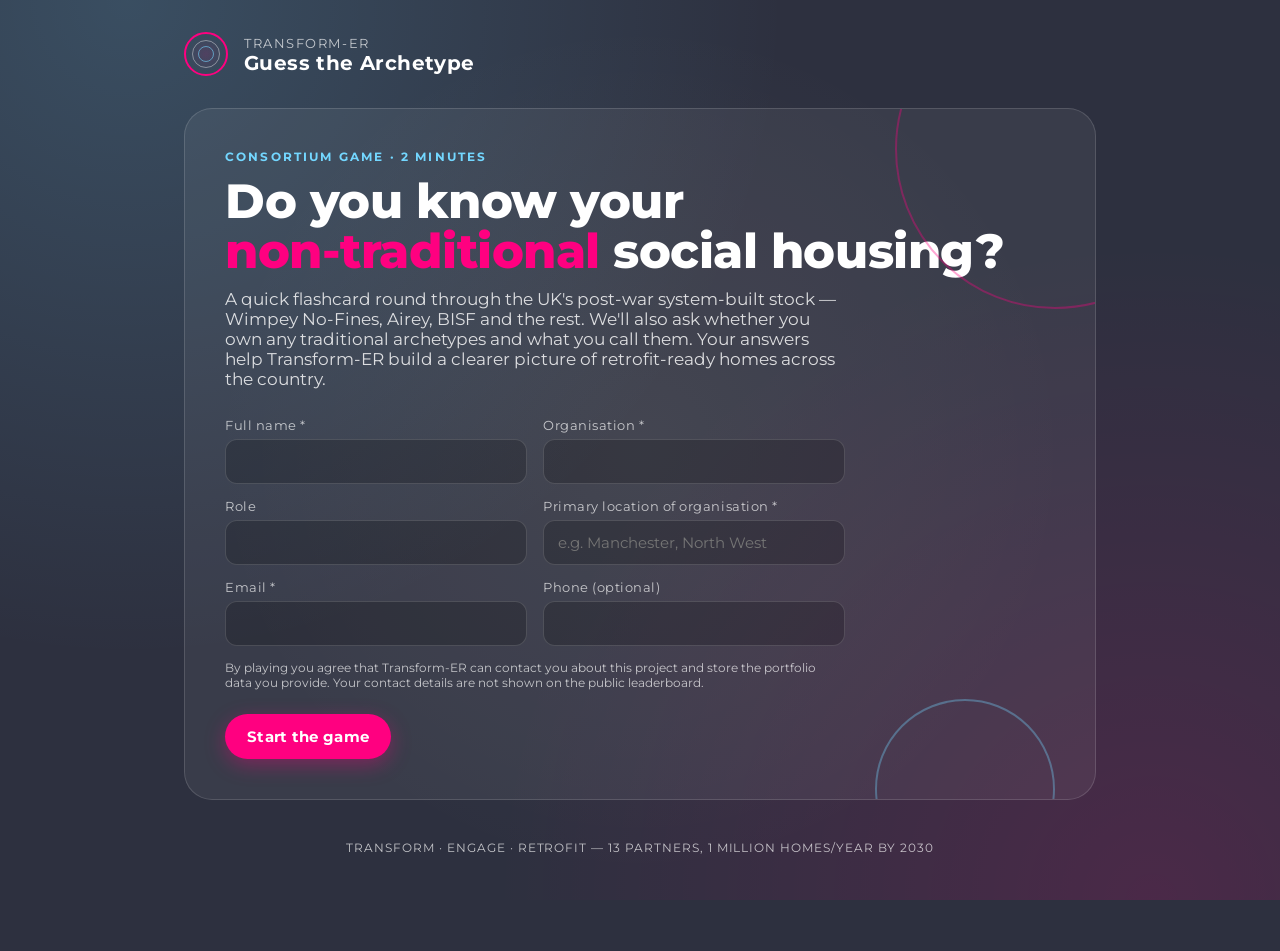
==== index.html @ 2f7258b1 "Add files via upload" ====
<!doctype html>
<html lang="en">
<head>
  <meta charset="utf-8" />
  <meta name="viewport" content="width=device-width, initial-scale=1" />
  <title>Guess the Archetype — Transform-ER</title>
  <meta name="description" content="A quick flashcard game about UK non-traditional social housing, for the Transform-ER consortium." />
  <link rel="preconnect" href="https://fonts.googleapis.com">
  <link rel="preconnect" href="https://fonts.gstatic.com" crossorigin>
  <link rel="stylesheet" href="app.css" />
</head>
<body>
  <div class="app-shell">

    <header class="site-header">
      <div class="mark" aria-hidden="true"></div>
      <div>
        <div class="sub">Transform-ER</div>
        <h1>Guess the Archetype</h1>
      </div>
    </header>

    <!-- ================= Intro screen ================= -->
    <section id="screen-intro" class="screen active">
      <div class="hero">
        <div class="eyebrow">Consortium game · 2 minutes</div>
        <h2>Do you know your <span class="accent">non‑traditional</span> social housing?</h2>
        <p class="lede">
          A quick flashcard round through the UK's post‑war system‑built stock — Wimpey No‑Fines, Airey, BISF and the rest.
          We'll also ask whether you own any traditional archetypes and what you call them. Your answers help Transform‑ER
          build a clearer picture of retrofit‑ready homes across the country.
        </p>

        <form id="intro-form" class="intro-form" autocomplete="on" novalidate>
          <div>
            <label for="f-name">Full name *</label>
            <input id="f-name" name="name" type="text" required autocomplete="name" />
          </div>
          <div>
            <label for="f-org">Organisation *</label>
            <input id="f-org" name="org" type="text" required autocomplete="organization" />
          </div>
          <div>
            <label for="f-role">Role</label>
            <input id="f-role" name="role" type="text" autocomplete="organization-title" />
          </div>
          <div>
            <label for="f-org-location">Primary location of organisation *</label>
            <input id="f-org-location" name="orgLocation" type="text" placeholder="e.g. Manchester, North West" required />
          </div>
          <div>
            <label for="f-email">Email *</label>
            <input id="f-email" name="email" type="email" required autocomplete="email" />
          </div>
          <div>
            <label for="f-phone">Phone (optional)</label>
            <input id="f-phone" name="phone" type="tel" autocomplete="tel" />
          </div>

          <div class="consent">
            By playing you agree that Transform‑ER can contact you about this project and store the portfolio data you provide.
            Your contact details are not shown on the public leaderboard.
          </div>

          <div class="btn-row">
            <button type="submit" class="btn" id="intro-submit">Start the game</button>
            <span id="intro-error" class="counter" style="color: var(--light-pink); display:none;"></span>
          </div>
        </form>
      </div>

      <div class="footer">Transform · Engage · Retrofit — 13 partners, 1 million homes/year by 2030</div>
    </section>

    <!-- ================= Game screen ================= -->
    <section id="screen-game" class="screen">
      <div class="game-top">
        <div class="progress"><span id="progress-bar"></span></div>
        <div class="counter"><span id="counter-current">1</span> / <span id="counter-total">20</span></div>
        <div class="score-pill">Score <strong id="score-now">0</strong></div>
      </div>
      <div id="card-mount"></div>
    </section>

    <!-- ================= End screen ================= -->
    <section id="screen-end" class="screen">
      <div class="end-hero">
        <div class="verdict" id="end-verdict">Nicely done</div>
        <h2 id="end-title">Round complete</h2>
        <div class="score"><span id="end-score">0</span><small>/<span id="end-total">16</span></small></div>
        <div class="counter" id="end-subline">non‑standard identified correctly</div>
        <div class="end-actions">
          <button class="btn" id="btn-replay">Play again</button>
          <button class="btn secondary" id="btn-share">Copy shareable result</button>
        </div>
      </div>

      <div class="leaderboard">
        <h3>Leaderboard · top players</h3>
        <div id="leaderboard-mount">
          <div class="empty">Loading leaderboard…</div>
        </div>
      </div>

      <div class="footer">Thanks for contributing to the Transform‑ER portfolio picture.</div>
    </section>

  </div>

  <div class="toast" id="toast" role="status"></div>

  <!-- Templates -->
  <template id="tpl-card-mcq">
    <article class="card">
      <div class="photo">
        <span class="tag">Non‑standard · <span class="cls"></span></span>
        <div class="placeholder">
          <div class="dot-ring"></div>
          <div>Photo placeholder</div>
        </div>
      </div>
      <div class="body">
        <div class="hint">Which system is this?</div>
        <h3 class="prompt">Pick one of the four below</h3>
        <div class="options"></div>
        <div class="reveal">
          <h4 id="reveal-title">Correct answer</h4>
          <div class="fact"></div>
          <div class="meta"></div>
        </div>
        <div class="actions" style="display:none;">
          <button class="btn next">Next card →</button>
        </div>
      </div>
    </article>
  </template>

  <template id="tpl-card-trad">
    <article class="card">
      <div class="photo">
        <span class="tag trad">Traditional</span>
        <div class="placeholder">
          <div class="dot-ring"></div>
          <div class="placeholder-label">Traditional archetype</div>
        </div>
      </div>
      <div class="body">
        <div class="hint">Quick portfolio check</div>
        <h3 class="prompt">Traditional archetype</h3>
        <p class="fact" style="color: rgba(255,255,255,0.82); margin: 0 0 16px;"></p>

        <div class="trad-fields">
          <div class="row">
            <label>Do you have any in your portfolio?</label>
            <div class="choices has">
              <button type="button" class="chip" data-value="yes">Yes</button>
              <button type="button" class="chip" data-value="no">No</button>
              <button type="button" class="chip" data-value="unsure">Not sure</button>
            </div>
          </div>
          <div class="row how-many" style="display:none;">
            <label>Roughly how many?</label>
            <div class="choices count">
              <button type="button" class="chip" data-value="1-50">1–50</button>
              <button type="button" class="chip" data-value="51-250">51–250</button>
              <button type="button" class="chip" data-value="251-1000">251–1,000</button>
              <button type="button" class="chip" data-value="1001-5000">1,001–5,000</button>
              <button type="button" class="chip" data-value="5000+">5,000+</button>
            </div>
          </div>
          <div class="row bespoke" style="display:none;">
            <label>Your bespoke archetype name for this type</label>
            <input type="text" class="bespoke-input" placeholder="e.g. Victorian Terrace - Phase 2" />
          </div>
          <div class="row locations" style="display:none;">
            <label>Location(s) of these properties</label>
            <input type="text" class="locations-input" placeholder="e.g. Salford, Trafford, Oldham" />
          </div>
        </div>

        <div class="actions">
          <button class="btn next">Next card →</button>
        </div>
      </div>
    </article>
  </template>

  <script src="config.js"></script>
  <script src="app.js"></script>
</body>
</html>
---- app.css ----
/* Transform-ER "Guess the Archetype" — brand-driven stylesheet
   Palette: #2D303F (navy), #FFFFFF, #73D7FF (light blue), #017FAD (mid blue),
            #F7E4CA (wheat), #FF7BC7 (light pink), #9A4A78 (mid pink), #B2EDD1 (mint)
   Accent : #FF0080 (T-ER pink)
   Motif  : "Circle of circles" — outlined circular frames. Never overlap. Max 3.
   Type   : Proxima Nova with Montserrat fallback for web.
*/

/* ------------ fonts ------------ */
@import url('https://fonts.googleapis.com/css2?family=Montserrat:wght@300;400;600;700;800&display=swap');

:root {
  --navy: #2D303F;
  --white: #FFFFFF;
  --light-blue: #73D7FF;
  --mid-blue: #017FAD;
  --wheat: #F7E4CA;
  --light-pink: #FF7BC7;
  --mid-pink: #9A4A78;
  --mint: #B2EDD1;
  --ter-pink: #FF0080;
  --muted: rgba(255,255,255,0.7);
  --panel: rgba(255,255,255,0.06);
  --panel-strong: rgba(255,255,255,0.12);
  --border: rgba(255,255,255,0.14);
  --radius-lg: 28px;
  --radius-md: 18px;
  --radius-sm: 12px;
  --font-stack: "Proxima Nova", "Montserrat", system-ui, -apple-system, Segoe UI, Roboto, sans-serif;
}

/* ------------ reset ------------ */
*,
*::before,
*::after { box-sizing: border-box; }

html, body {
  margin: 0;
  padding: 0;
  min-height: 100%;
}

body {
  font-family: var(--font-stack);
  color: var(--white);
  background: var(--navy);
  background-image:
    radial-gradient(circle at 10% 0%, rgba(115,215,255,0.18), transparent 45%),
    radial-gradient(circle at 90% 100%, rgba(255,0,128,0.14), transparent 45%),
    radial-gradient(circle at 50% 50%, rgba(247,228,202,0.06), transparent 55%);
  background-attachment: fixed;
  min-height: 100vh;
  -webkit-font-smoothing: antialiased;
}

button, input, select, textarea {
  font-family: inherit;
  color: inherit;
}

a { color: var(--light-blue); text-decoration: none; }
a:hover { text-decoration: underline; }

/* ------------ layout ------------ */
.app-shell {
  max-width: 960px;
  margin: 0 auto;
  padding: 32px 24px 96px;
  position: relative;
}

.site-header {
  display: flex;
  align-items: center;
  gap: 16px;
  margin-bottom: 32px;
}

.site-header .mark {
  width: 44px;
  height: 44px;
  flex: 0 0 44px;
  border-radius: 50%;
  border: 2px solid var(--ter-pink);
  position: relative;
  background: radial-gradient(circle at 50% 50%, rgba(255,0,128,0.12), transparent 60%);
}
.site-header .mark::before,
.site-header .mark::after {
  content: "";
  position: absolute;
  inset: 6px;
  border-radius: 50%;
  border: 1px solid rgba(255,255,255,0.4);
}
.site-header .mark::after { inset: 12px; border-color: rgba(115,215,255,0.6); }

.site-header h1 {
  font-size: 20px;
  font-weight: 700;
  letter-spacing: 0.02em;
  margin: 0;
}
.site-header .sub {
  font-size: 13px;
  color: var(--muted);
  letter-spacing: 0.12em;
  text-transform: uppercase;
  margin-top: 2px;
}

.screen {
  display: none;
  animation: fadeIn 0.35s ease both;
}
.screen.active { display: block; }

@keyframes fadeIn {
  from { opacity: 0; transform: translateY(8px); }
  to   { opacity: 1; transform: none; }
}

/* ------------ intro screen ------------ */
.hero {
  background: var(--panel);
  border: 1px solid var(--border);
  border-radius: var(--radius-lg);
  padding: 40px;
  position: relative;
  overflow: hidden;
}
.hero::before {
  content: "";
  position: absolute;
  right: -120px;
  top: -120px;
  width: 320px;
  height: 320px;
  border-radius: 50%;
  border: 2px solid rgba(255,0,128,0.35);
  pointer-events: none;
}
.hero::after {
  content: "";
  position: absolute;
  right: 40px;
  bottom: -80px;
  width: 180px;
  height: 180px;
  border-radius: 50%;
  border: 2px solid rgba(115,215,255,0.35);
  pointer-events: none;
}

.hero .eyebrow {
  color: var(--light-blue);
  text-transform: uppercase;
  letter-spacing: 0.18em;
  font-size: 12px;
  font-weight: 700;
  margin-bottom: 12px;
}

.hero h2 {
  font-size: clamp(32px, 5vw, 48px);
  line-height: 1.05;
  margin: 0 0 12px;
  font-weight: 800;
  letter-spacing: -0.01em;
}
.hero h2 .accent { color: var(--ter-pink); }

.hero p.lede {
  font-size: 17px;
  color: rgba(255,255,255,0.82);
  margin: 0 0 28px;
  max-width: 620px;
}

/* form */
.intro-form {
  display: grid;
  grid-template-columns: repeat(2, minmax(0, 1fr));
  gap: 14px 16px;
  max-width: 620px;
  position: relative;
  z-index: 1;
}
.intro-form .full { grid-column: 1 / -1; }
.intro-form label {
  display: block;
  font-size: 13px;
  color: var(--muted);
  margin-bottom: 6px;
  letter-spacing: 0.04em;
}
.intro-form input,
.intro-form select,
.intro-form textarea {
  width: 100%;
  border: 1px solid var(--border);
  background: rgba(0,0,0,0.2);
  color: var(--white);
  padding: 12px 14px;
  border-radius: var(--radius-sm);
  font-size: 15px;
  outline: none;
  transition: border-color 0.15s, background 0.15s;
}
.intro-form input:focus,
.intro-form select:focus,
.intro-form textarea:focus {
  border-color: var(--light-blue);
  background: rgba(0,0,0,0.35);
}
.intro-form .btn-row {
  grid-column: 1 / -1;
  display: flex;
  gap: 12px;
  align-items: center;
  margin-top: 10px;
}
.intro-form .consent {
  grid-column: 1 / -1;
  font-size: 12px;
  color: var(--muted);
}

@media (max-width: 620px) {
  .intro-form { grid-template-columns: 1fr; }
  .hero { padding: 28px 22px; }
}

/* ------------ buttons ------------ */
.btn {
  appearance: none;
  border: 0;
  background: var(--ter-pink);
  color: var(--white);
  font-weight: 700;
  font-size: 15px;
  letter-spacing: 0.02em;
  padding: 13px 22px;
  border-radius: 999px;
  cursor: pointer;
  transition: transform 0.12s ease, box-shadow 0.12s ease, background 0.12s;
  box-shadow: 0 6px 20px rgba(255,0,128,0.35);
}
.btn:hover { transform: translateY(-1px); box-shadow: 0 10px 28px rgba(255,0,128,0.45); }
.btn:active { transform: translateY(0); }
.btn[disabled] { opacity: 0.5; cursor: not-allowed; box-shadow: none; }

.btn.secondary {
  background: transparent;
  color: var(--white);
  border: 1px solid var(--border);
  box-shadow: none;
}
.btn.secondary:hover { background: var(--panel); box-shadow: none; }

.btn.blue {
  background: var(--mid-blue);
  box-shadow: 0 6px 20px rgba(1,127,173,0.35);
}
.btn.blue:hover { box-shadow: 0 10px 28px rgba(1,127,173,0.45); }

.btn.ghost {
  background: transparent;
  color: var(--muted);
  box-shadow: none;
  padding: 8px 14px;
  font-size: 13px;
}
.btn.ghost:hover { color: var(--white); }

/* ------------ game screen ------------ */
.game-top {
  display: flex;
  justify-content: space-between;
  align-items: center;
  margin-bottom: 18px;
  gap: 16px;
}
.progress {
  flex: 1;
  height: 10px;
  background: rgba(255,255,255,0.08);
  border-radius: 999px;
  overflow: hidden;
  position: relative;
}
.progress > span {
  display: block;
  height: 100%;
  width: 0%;
  background: linear-gradient(90deg, var(--ter-pink), var(--light-blue));
  transition: width 0.3s ease;
}
.counter {
  font-size: 13px;
  color: var(--muted);
  white-space: nowrap;
  letter-spacing: 0.04em;
}
.score-pill {
  display: inline-flex;
  align-items: center;
  gap: 6px;
  background: var(--panel);
  border: 1px solid var(--border);
  border-radius: 999px;
  padding: 6px 12px;
  font-size: 13px;
}
.score-pill strong { color: var(--ter-pink); }

/* card */
.card {
  background: var(--panel);
  border: 1px solid var(--border);
  border-radius: var(--radius-lg);
  overflow: hidden;
  position: relative;
}

.card .photo {
  aspect-ratio: 16 / 9;
  background: linear-gradient(135deg, var(--mid-blue), var(--navy));
  display: flex;
  align-items: center;
  justify-content: center;
  position: relative;
  overflow: hidden;
}
.card .photo img {
  width: 100%;
  height: 100%;
  object-fit: cover;
}
.card .photo .placeholder {
  text-align: center;
  color: rgba(255,255,255,0.75);
  padding: 24px;
}
.card .photo .placeholder .dot-ring {
  width: 120px;
  height: 120px;
  border-radius: 50%;
  border: 2px dashed rgba(255,255,255,0.5);
  margin: 0 auto 14px;
  display: flex;
  align-items: center;
  justify-content: center;
  position: relative;
}
.card .photo .placeholder .dot-ring::before {
  content: "";
  width: 60px;
  height: 60px;
  border-radius: 50%;
  border: 2px solid var(--ter-pink);
}
.card .photo .tag {
  position: absolute;
  top: 16px;
  left: 16px;
  background: rgba(0,0,0,0.55);
  color: var(--white);
  border-radius: 999px;
  font-size: 11px;
  letter-spacing: 0.1em;
  text-transform: uppercase;
  padding: 6px 10px;
  backdrop-filter: blur(8px);
}
.card .photo .tag.trad { background: rgba(255,0,128,0.7); }

.card .body {
  padding: 24px 28px 28px;
}
.card .body h3 {
  font-size: 22px;
  margin: 0 0 6px;
  font-weight: 700;
}
.card .body .hint {
  font-size: 13px;
  color: var(--muted);
  margin: 0 0 18px;
  letter-spacing: 0.04em;
  text-transform: uppercase;
}

/* MCQ options */
.options {
  display: grid;
  grid-template-columns: repeat(2, minmax(0, 1fr));
  gap: 10px;
}
@media (max-width: 560px) {
  .options { grid-template-columns: 1fr; }
  .card .body { padding: 20px; }
}

.option {
  appearance: none;
  background: rgba(255,255,255,0.04);
  border: 1px solid var(--border);
  color: var(--white);
  text-align: left;
  padding: 14px 16px;
  border-radius: var(--radius-md);
  font-size: 15px;
  cursor: pointer;
  transition: background 0.12s, border-color 0.12s, transform 0.06s;
  line-height: 1.3;
}
.option:hover { background: rgba(255,255,255,0.08); border-color: var(--light-blue); }
.option:active { transform: scale(0.99); }
.option.correct {
  background: rgba(178,237,209,0.18);
  border-color: var(--mint);
  color: var(--mint);
}
.option.incorrect {
  background: rgba(255,0,128,0.12);
  border-color: var(--ter-pink);
  color: var(--light-pink);
}
.option[disabled] { cursor: default; opacity: 1; }
.option .lbl {
  display: inline-block;
  width: 24px;
  height: 24px;
  line-height: 24px;
  text-align: center;
  border-radius: 50%;
  background: rgba(255,255,255,0.08);
  font-size: 12px;
  font-weight: 700;
  margin-right: 10px;
  color: var(--muted);
  vertical-align: middle;
}

/* reveal panel */
.reveal {
  margin-top: 18px;
  padding: 18px 20px;
  border-radius: var(--radius-md);
  background: rgba(0,0,0,0.25);
  border: 1px solid var(--border);
  display: none;
  animation: fadeIn 0.25s ease both;
}
.reveal.show { display: block; }
.reveal h4 {
  margin: 0 0 6px;
  font-size: 15px;
  letter-spacing: 0.04em;
  color: var(--light-blue);
  text-transform: uppercase;
}
.reveal .fact {
  font-size: 15px;
  line-height: 1.5;
  color: rgba(255,255,255,0.88);
}
.reveal .meta {
  margin-top: 10px;
  font-size: 13px;
  color: var(--muted);
  display: flex;
  gap: 12px;
  flex-wrap: wrap;
}
.reveal .meta span {
  padding: 4px 10px;
  background: rgba(255,255,255,0.06);
  border-radius: 999px;
}
.reveal .defective { color: var(--light-pink); }

.card .actions {
  margin-top: 18px;
  display: flex;
  justify-content: flex-end;
}

/* ------------ traditional card (portfolio data) ------------ */
.trad-fields {
  display: grid;
  gap: 14px;
}
.trad-fields .row {
  display: grid;
  grid-template-columns: 1fr;
  gap: 6px;
}
.trad-fields .choices {
  display: flex;
  flex-wrap: wrap;
  gap: 8px;
}
.trad-fields .chip {
  padding: 8px 14px;
  border-radius: 999px;
  border: 1px solid var(--border);
  background: transparent;
  color: var(--white);
  cursor: pointer;
  font-size: 14px;
  transition: background 0.12s, border-color 0.12s;
}
.trad-fields .chip:hover { background: var(--panel); }
.trad-fields .chip.active { background: var(--light-blue); color: var(--navy); border-color: var(--light-blue); font-weight: 700; }
.trad-fields label { font-size: 13px; color: var(--muted); letter-spacing: 0.04em; }
.trad-fields input[type=text] {
  width: 100%;
  border: 1px solid var(--border);
  background: rgba(0,0,0,0.2);
  color: var(--white);
  padding: 10px 12px;
  border-radius: var(--radius-sm);
  font-size: 15px;
}

/* ------------ end screen ------------ */
.end-hero {
  text-align: center;
  padding: 40px 24px 32px;
  background: var(--panel);
  border: 1px solid var(--border);
  border-radius: var(--radius-lg);
  position: relative;
  overflow: hidden;
}
.end-hero::before {
  content: "";
  position: absolute;
  right: -60px;
  top: -60px;
  width: 200px;
  height: 200px;
  border-radius: 50%;
  border: 2px solid rgba(115,215,255,0.35);
}
.end-hero::after {
  content: "";
  position: absolute;
  left: -40px;
  bottom: -50px;
  width: 160px;
  height: 160px;
  border-radius: 50%;
  border: 2px solid rgba(255,0,128,0.35);
}
.end-hero h2 {
  font-size: clamp(30px, 4.5vw, 44px);
  margin: 0 0 4px;
  font-weight: 800;
}
.end-hero .score {
  font-size: 64px;
  font-weight: 800;
  color: var(--ter-pink);
  margin: 8px 0 4px;
  letter-spacing: -0.02em;
}
.end-hero .score small {
  font-size: 24px;
  color: var(--muted);
  font-weight: 500;
}
.end-hero .verdict { color: var(--light-blue); text-transform: uppercase; letter-spacing: 0.12em; font-size: 13px; font-weight: 700; margin-bottom: 4px; }
.end-hero .end-actions { margin-top: 22px; display: flex; gap: 12px; justify-content: center; flex-wrap: wrap; }

.leaderboard {
  margin-top: 26px;
  background: var(--panel);
  border: 1px solid var(--border);
  border-radius: var(--radius-lg);
  overflow: hidden;
}
.leaderboard h3 {
  margin: 0;
  padding: 20px 24px 12px;
  font-size: 15px;
  letter-spacing: 0.14em;
  text-transform: uppercase;
  color: var(--light-blue);
  font-weight: 700;
}
.leaderboard table {
  width: 100%;
  border-collapse: collapse;
}
.leaderboard th, .leaderboard td {
  padding: 10px 24px;
  text-align: left;
  font-size: 14px;
  border-top: 1px solid var(--border);
}
.leaderboard th {
  font-weight: 600;
  color: var(--muted);
  text-transform: uppercase;
  letter-spacing: 0.08em;
  font-size: 11px;
}
.leaderboard td.rank { font-weight: 700; color: var(--ter-pink); width: 40px; }
.leaderboard td.score { font-weight: 700; text-align: right; }
.leaderboard tr.you { background: rgba(255,0,128,0.08); }
.leaderboard .empty { padding: 24px; color: var(--muted); font-size: 14px; }

/* ------------ small helpers ------------ */
.footer {
  margin-top: 40px;
  text-align: center;
  color: var(--muted);
  font-size: 12px;
  letter-spacing: 0.08em;
  text-transform: uppercase;
}

.toast {
  position: fixed;
  bottom: 24px;
  left: 50%;
  transform: translateX(-50%) translateY(20px);
  background: var(--navy);
  color: var(--white);
  border: 1px solid var(--border);
  padding: 10px 16px;
  border-radius: 999px;
  font-size: 14px;
  opacity: 0;
  transition: opacity 0.2s, transform 0.2s;
  pointer-events: none;
  z-index: 1000;
}
.toast.show { opacity: 1; transform: translateX(-50%) translateY(0); }

.spinner {
  display: inline-block;
  width: 14px;
  height: 14px;
  border: 2px solid rgba(255,255,255,0.25);
  border-top-color: var(--white);
  border-radius: 50%;
  animation: spin 0.8s linear infinite;
  vertical-align: -2px;
  margin-right: 6px;
}
@keyframes spin { to { transform: rotate(360deg); } }

/* ------------ admin ------------ */
.admin-shell {
  max-width: 1100px;
  margin: 0 auto;
  padding: 32px 24px 96px;
}
.admin-grid {
  display: grid;
  grid-template-columns: 320px 1fr;
  gap: 24px;
}
@media (max-width: 820px) { .admin-grid { grid-template-columns: 1fr; } }

.admin-panel {
  background: var(--panel);
  border: 1px solid var(--border);
  border-radius: var(--radius-lg);
  padding: 22px;
}
.admin-panel h3 {
  margin: 0 0 14px;
  font-size: 14px;
  color: var(--light-blue);
  text-transform: uppercase;
  letter-spacing: 0.14em;
  font-weight: 700;
}
.admin-list {
  max-height: 60vh;
  overflow-y: auto;
  margin: -6px;
}
.admin-list .type-row {
  display: flex;
  justify-content: space-between;
  align-items: center;
  gap: 8px;
  padding: 10px 12px;
  border-radius: var(--radius-sm);
  cursor: pointer;
  transition: background 0.1s;
}
.admin-list .type-row:hover { background: var(--panel-strong); }
.admin-list .type-row.active { background: rgba(255,0,128,0.18); outline: 1px solid var(--ter-pink); }
.admin-list .type-row .nm { font-size: 14px; }
.admin-list .type-row .cls { font-size: 11px; color: var(--muted); letter-spacing: 0.08em; text-transform: uppercase; }

.admin-filter {
  display: flex;
  gap: 6px;
  margin-bottom: 10px;
  flex-wrap: wrap;
}
.admin-filter .chip {
  padding: 6px 10px;
  border-radius: 999px;
  background: transparent;
  border: 1px solid var(--border);
  color: var(--muted);
  font-size: 12px;
  cursor: pointer;
}
.admin-filter .chip.active { background: var(--mid-blue); color: var(--white); border-color: var(--mid-blue); }

.admin-form {
  display: grid;
  grid-template-columns: repeat(2, minmax(0, 1fr));
  gap: 14px 16px;
}
.admin-form .full { grid-column: 1 / -1; }
.admin-form label { font-size: 12px; color: var(--muted); letter-spacing: 0.08em; text-transform: uppercase; display: block; margin-bottom: 6px; }
.admin-form input, .admin-form select, .admin-form textarea {
  width: 100%;
  background: rgba(0,0,0,0.2);
  border: 1px solid var(--border);
  color: var(--white);
  border-radius: var(--radius-sm);
  padding: 10px 12px;
  font-size: 14px;
}

.admin-photos {
  display: grid;
  grid-template-columns: repeat(auto-fill, minmax(120px, 1fr));
  gap: 10px;
  margin-top: 12px;
}
.admin-photos .ph {
  position: relative;
  aspect-ratio: 1/1;
  border-radius: var(--radius-sm);
  overflow: hidden;
  background: rgba(0,0,0,0.3);
}
.admin-photos .ph img { width: 100%; height: 100%; object-fit: cover; }
.admin-photos .ph button {
  position: absolute;
  top: 6px; right: 6px;
  width: 24px; height: 24px;
  border-radius: 50%;
  border: 0;
  background: rgba(0,0,0,0.7);
  color: var(--white);
  cursor: pointer;
  font-size: 12px;
  line-height: 1;
}

.admin-bar {
  display: flex;
  justify-content: flex-end;
  gap: 10px;
  margin-top: 14px;
  flex-wrap: wrap;
}

.admin-login {
  max-width: 420px;
  margin: 80px auto;
  background: var(--panel);
  border: 1px solid var(--border);
  border-radius: var(--radius-lg);
  padding: 32px;
  text-align: center;
}
.admin-login h2 { margin: 0 0 8px; font-weight: 800; }
.admin-login p { color: var(--muted); margin: 0 0 20px; font-size: 14px; }
.admin-login input {
  width: 100%;
  background: rgba(0,0,0,0.25);
  border: 1px solid var(--border);
  color: var(--white);
  border-radius: var(--radius-sm);
  padding: 12px 14px;
  font-size: 15px;
  margin-bottom: 14px;
}
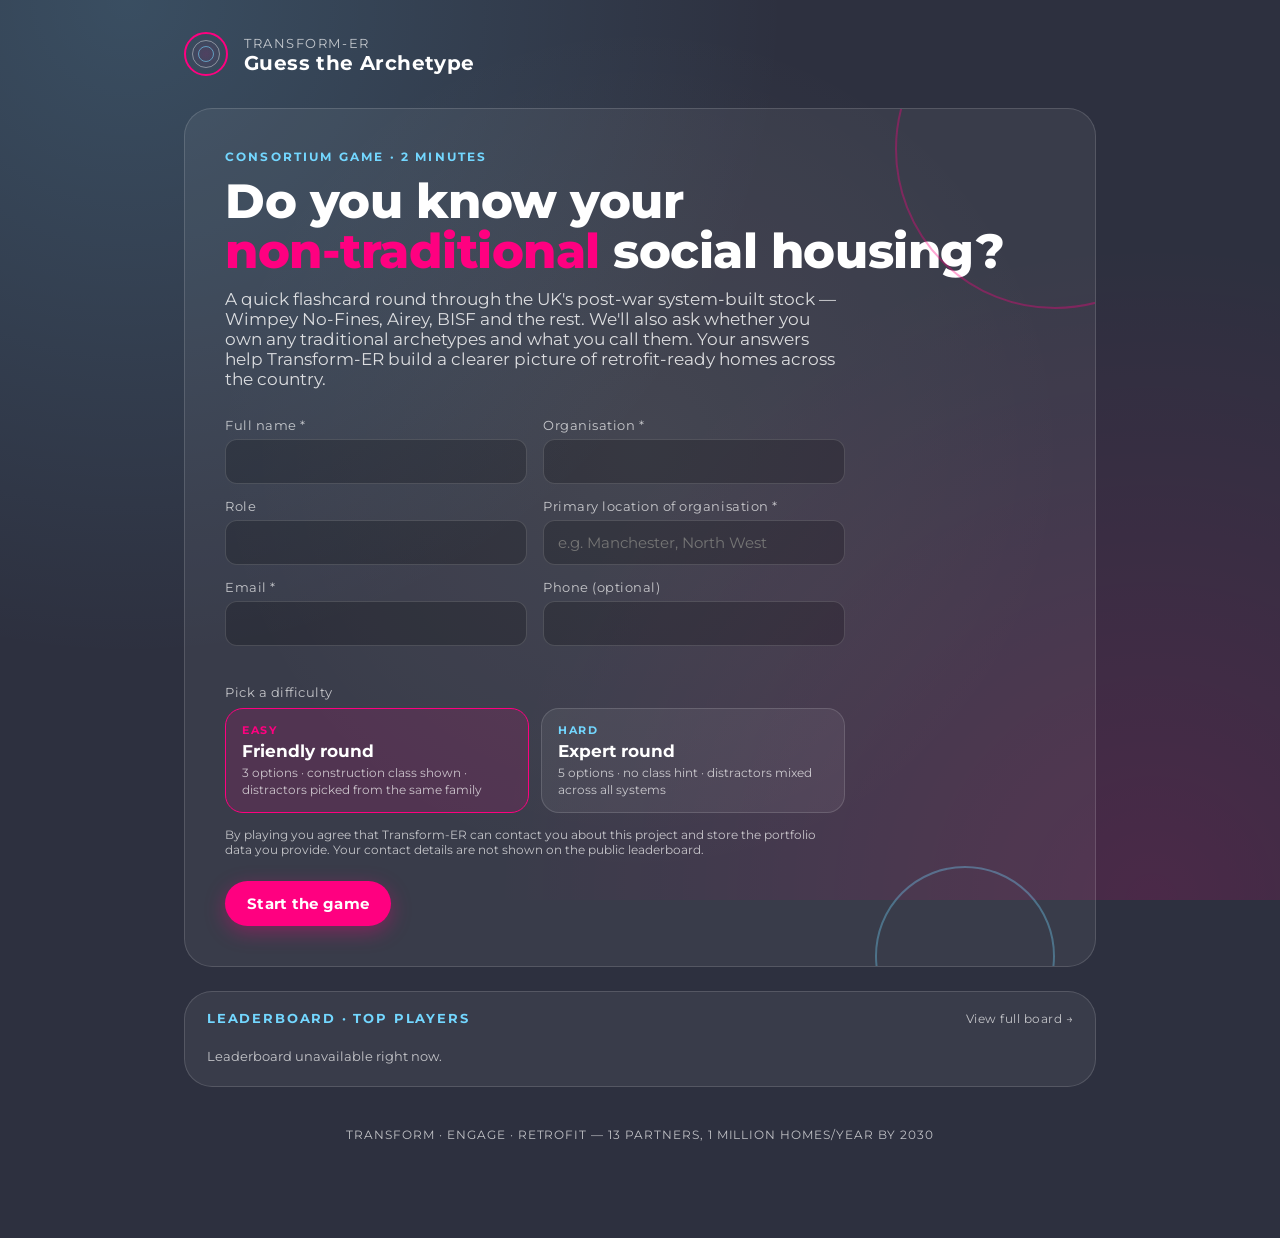
==== commit ad2664f7: "revisions revised admin page, functionality" ====
--- a/index.html
+++ b/index.html
@@ -57,6 +57,22 @@
             <input id="f-phone" name="phone" type="tel" autocomplete="tel" />
           </div>
 
+          <div class="difficulty-row">
+            <div class="label-line">Pick a difficulty</div>
+            <div class="difficulty-options" id="difficulty-options">
+              <button type="button" class="difficulty-card active" data-difficulty="easy">
+                <div class="level">Easy</div>
+                <div class="lbl">Friendly round</div>
+                <div class="desc">3 options · construction class shown · distractors picked from the same family</div>
+              </button>
+              <button type="button" class="difficulty-card" data-difficulty="hard">
+                <div class="level">Hard</div>
+                <div class="lbl">Expert round</div>
+                <div class="desc">5 options · no class hint · distractors mixed across all systems</div>
+              </button>
+            </div>
+          </div>
+
           <div class="consent">
             By playing you agree that Transform‑ER can contact you about this project and store the portfolio data you provide.
             Your contact details are not shown on the public leaderboard.
@@ -67,6 +83,17 @@
             <span id="intro-error" class="counter" style="color: var(--light-pink); display:none;"></span>
           </div>
         </form>
+      </div>
+
+      <!-- Top-N leaderboard below intro -->
+      <div class="intro-leaderboard">
+        <div class="head">
+          <h3>Leaderboard · top players</h3>
+          <a href="leaderboard.html">View full board →</a>
+        </div>
+        <div id="intro-leaderboard-mount">
+          <div class="empty">Loading…</div>
+        </div>
       </div>
 
       <div class="footer">Transform · Engage · Retrofit — 13 partners, 1 million homes/year by 2030</div>
@@ -124,10 +151,37 @@
         <h3 class="prompt">Pick one of the four below</h3>
         <div class="options"></div>
         <div class="reveal">
-          <h4 id="reveal-title">Correct answer</h4>
+          <h4 class="reveal-title">Correct answer</h4>
           <div class="fact"></div>
           <div class="meta"></div>
         </div>
+
+        <!-- Post-MCQ portfolio prompt -->
+        <div class="portfolio-prompt">
+          <div class="pp-q">Do you have any of these in your portfolio?</div>
+          <div class="choices has">
+            <button type="button" class="chip" data-value="yes">Yes</button>
+            <button type="button" class="chip" data-value="no">No</button>
+            <button type="button" class="chip" data-value="unsure">Not sure</button>
+          </div>
+          <div class="pp-extra">
+            <div class="row count">
+              <label>Roughly how many?</label>
+              <div class="choices count-chips">
+                <button type="button" class="chip" data-value="1-50">1–50</button>
+                <button type="button" class="chip" data-value="51-250">51–250</button>
+                <button type="button" class="chip" data-value="251-1000">251–1,000</button>
+                <button type="button" class="chip" data-value="1001-5000">1,001–5,000</button>
+                <button type="button" class="chip" data-value="5000+">5,000+</button>
+              </div>
+            </div>
+            <div class="row">
+              <label>Location(s) of these properties</label>
+              <input type="text" class="locations-input" placeholder="e.g. Salford, Trafford, Oldham" />
+            </div>
+          </div>
+        </div>
+
         <div class="actions" style="display:none;">
           <button class="btn next">Next card →</button>
         </div>
@@ -179,6 +233,7 @@
         </div>
 
         <div class="actions">
+          <button class="btn skip" type="button">Skip</button>
           <button class="btn next">Next card →</button>
         </div>
       </div>
--- a/app.css
+++ b/app.css
@@ -791,3 +791,440 @@
   font-size: 15px;
   margin-bottom: 14px;
 }
+
+/* ------------ photo manager (improved) ------------ */
+.admin-photos {
+  display: grid;
+  grid-template-columns: repeat(auto-fill, minmax(200px, 1fr));
+  gap: 12px;
+  margin-top: 14px;
+}
+
+.ph {
+  position: relative;
+  aspect-ratio: 4/3;
+  border-radius: var(--radius-sm);
+  overflow: hidden;
+  background: rgba(0,0,0,0.3);
+  cursor: grab;
+  border: 2px solid transparent;
+  transition: border-color 0.15s, transform 0.15s;
+}
+.ph:first-child {
+  border-color: var(--ter-pink);
+}
+.ph.dragging {
+  opacity: 0.4;
+  transform: scale(0.97);
+  cursor: grabbing;
+}
+.ph.drag-target {
+  border-color: var(--light-blue);
+  transform: scale(1.02);
+}
+.ph img {
+  width: 100%;
+  height: 100%;
+  object-fit: cover;
+  display: block;
+  pointer-events: none;
+}
+
+.ph-overlay {
+  position: absolute;
+  inset: 0;
+  background: linear-gradient(to top, rgba(0,0,0,0.72) 0%, transparent 50%);
+  opacity: 0;
+  transition: opacity 0.15s;
+  display: flex;
+  flex-direction: column;
+  justify-content: flex-end;
+  padding: 10px;
+}
+.ph:hover .ph-overlay { opacity: 1; }
+
+.ph-badge {
+  position: absolute;
+  top: 8px;
+  left: 8px;
+  background: var(--ter-pink);
+  color: var(--white);
+  font-size: 10px;
+  font-weight: 700;
+  letter-spacing: 0.1em;
+  text-transform: uppercase;
+  padding: 3px 8px;
+  border-radius: 999px;
+}
+
+.ph-actions {
+  display: flex;
+  gap: 6px;
+  flex-wrap: wrap;
+}
+.ph-btn {
+  appearance: none;
+  border: 0;
+  border-radius: 999px;
+  font-size: 11px;
+  font-weight: 700;
+  padding: 5px 10px;
+  cursor: pointer;
+  letter-spacing: 0.04em;
+  transition: opacity 0.12s;
+}
+.ph-btn:hover { opacity: 0.85; }
+.ph-promote {
+  background: var(--light-blue);
+  color: var(--navy);
+}
+.ph-delete {
+  background: rgba(255,0,128,0.85);
+  color: var(--white);
+}
+
+.ph-empty {
+  grid-column: 1 / -1;
+  padding: 24px;
+  text-align: center;
+  color: var(--muted);
+  font-size: 13px;
+  border: 2px dashed var(--border);
+  border-radius: var(--radius-sm);
+}
+
+.ph-dropzone {
+  aspect-ratio: 4/3;
+  border: 2px dashed var(--border);
+  border-radius: var(--radius-sm);
+  display: flex;
+  align-items: center;
+  justify-content: center;
+  color: var(--muted);
+  font-size: 13px;
+  cursor: pointer;
+  transition: border-color 0.15s, background 0.15s, color 0.15s;
+}
+.ph-dropzone.drag-over,
+.ph-dropzone:hover {
+  border-color: var(--light-blue);
+  background: rgba(115,215,255,0.06);
+  color: var(--light-blue);
+}
+
+/* Editor panel drag-active state */
+#editor.drag-active {
+  outline: 2px dashed var(--light-blue);
+  background: rgba(115,215,255,0.04);
+}
+
+/* Make the photo upload button more prominent */
+#e-photo-file {
+  display: none;
+}
+.photo-upload-label {
+  display: inline-flex;
+  align-items: center;
+  gap: 8px;
+  background: var(--mid-blue);
+  color: var(--white);
+  font-size: 13px;
+  font-weight: 700;
+  padding: 9px 16px;
+  border-radius: 999px;
+  cursor: pointer;
+  transition: opacity 0.12s;
+  margin-top: 6px;
+}
+.photo-upload-label:hover { opacity: 0.85; }
+
+/* =================================================================
+   v2 additions — difficulty picker, intro leaderboard, skip button,
+   post-MCQ portfolio prompt, photo captions, settings, lb page
+   ================================================================= */
+
+/* ---- difficulty picker (intro screen) ---- */
+.difficulty-row { margin: 24px 0 0; grid-column: 1 / -1; }
+.difficulty-row > .label-line {
+  font-size: 13px; color: var(--muted); margin-bottom: 8px;
+  letter-spacing: 0.04em;
+}
+.difficulty-options {
+  display: grid; gap: 12px;
+  grid-template-columns: 1fr 1fr;
+}
+@media (max-width: 480px) { .difficulty-options { grid-template-columns: 1fr; } }
+.difficulty-card {
+  appearance: none;
+  background: var(--panel);
+  border: 1px solid var(--border);
+  border-radius: var(--radius-md);
+  padding: 14px 16px;
+  text-align: left;
+  cursor: pointer;
+  color: var(--white);
+  font-family: inherit;
+  transition: border-color 0.12s, background 0.12s, transform 0.06s;
+}
+.difficulty-card:hover { border-color: var(--light-blue); background: var(--panel-strong); }
+.difficulty-card.active {
+  border-color: var(--ter-pink);
+  background: rgba(255,0,128,0.12);
+}
+.difficulty-card .level {
+  font-size: 11px; letter-spacing: 0.14em; text-transform: uppercase;
+  color: var(--light-blue); font-weight: 700; margin-bottom: 4px;
+}
+.difficulty-card.active .level { color: var(--ter-pink); }
+.difficulty-card .lbl { font-size: 17px; font-weight: 700; margin-bottom: 4px; }
+.difficulty-card .desc { font-size: 12px; color: var(--muted); line-height: 1.4; }
+
+/* ---- intro leaderboard ---- */
+.intro-leaderboard {
+  margin-top: 24px;
+  background: var(--panel);
+  border: 1px solid var(--border);
+  border-radius: var(--radius-lg);
+  overflow: hidden;
+}
+.intro-leaderboard .head {
+  display: flex; justify-content: space-between; align-items: center;
+  padding: 18px 22px 4px;
+}
+.intro-leaderboard h3 {
+  margin: 0; font-size: 13px; letter-spacing: 0.14em;
+  text-transform: uppercase; color: var(--light-blue); font-weight: 700;
+}
+.intro-leaderboard .head a {
+  font-size: 12px; color: var(--muted); letter-spacing: 0.04em;
+}
+.intro-leaderboard .head a:hover { color: var(--white); }
+.intro-leaderboard table { width: 100%; border-collapse: collapse; }
+.intro-leaderboard th, .intro-leaderboard td {
+  padding: 8px 22px; text-align: left; font-size: 13px;
+  border-top: 1px solid var(--border);
+}
+.intro-leaderboard th {
+  font-weight: 600; color: var(--muted);
+  text-transform: uppercase; letter-spacing: 0.08em; font-size: 10px;
+}
+.intro-leaderboard td.rank { font-weight: 700; color: var(--ter-pink); width: 36px; }
+.intro-leaderboard td.score { font-weight: 700; text-align: right; }
+.intro-leaderboard td.diff { font-size: 11px; color: var(--muted); }
+.intro-leaderboard .empty { padding: 18px 22px 22px; color: var(--muted); font-size: 13px; }
+
+/* difficulty pill (used on leaderboard rows) */
+.diff-pill {
+  display: inline-block;
+  padding: 2px 8px;
+  border-radius: 999px;
+  font-size: 10px;
+  font-weight: 700;
+  letter-spacing: 0.08em;
+  text-transform: uppercase;
+}
+.diff-pill.easy { background: rgba(178,237,209,0.18); color: var(--mint); }
+.diff-pill.hard { background: rgba(255,0,128,0.16); color: var(--ter-pink); }
+
+/* ---- card actions: skip button styling ---- */
+.card .actions { gap: 10px; }
+.btn.skip {
+  background: transparent;
+  color: var(--muted);
+  box-shadow: none;
+  border: 1px solid var(--border);
+  font-size: 13px;
+  padding: 10px 16px;
+}
+.btn.skip:hover { color: var(--white); border-color: var(--light-blue); }
+
+/* ---- post-MCQ portfolio prompt (non-traditional cards) ---- */
+.portfolio-prompt {
+  margin-top: 14px;
+  padding: 16px 18px;
+  border-radius: var(--radius-md);
+  background: rgba(115,215,255,0.06);
+  border: 1px solid rgba(115,215,255,0.25);
+  display: none;
+  animation: fadeIn 0.2s ease both;
+}
+.portfolio-prompt.show { display: block; }
+.portfolio-prompt .pp-q {
+  font-size: 14px;
+  font-weight: 600;
+  margin: 0 0 10px;
+  color: var(--light-blue);
+}
+.portfolio-prompt .choices { display: flex; gap: 8px; flex-wrap: wrap; }
+.portfolio-prompt .chip {
+  padding: 6px 14px;
+  border-radius: 999px;
+  border: 1px solid var(--border);
+  background: transparent;
+  color: var(--white);
+  cursor: pointer;
+  font-size: 13px;
+  transition: background 0.12s, border-color 0.12s;
+}
+.portfolio-prompt .chip:hover { background: var(--panel); }
+.portfolio-prompt .chip.active {
+  background: var(--light-blue); color: var(--navy);
+  border-color: var(--light-blue); font-weight: 700;
+}
+.portfolio-prompt .pp-extra { display: none; margin-top: 12px; }
+.portfolio-prompt .pp-extra.show { display: grid; gap: 12px; }
+.portfolio-prompt .pp-extra .row { display: grid; gap: 6px; }
+.portfolio-prompt label {
+  font-size: 12px; color: var(--muted);
+  letter-spacing: 0.04em; text-transform: uppercase;
+}
+.portfolio-prompt input[type=text] {
+  width: 100%;
+  border: 1px solid var(--border);
+  background: rgba(0,0,0,0.2);
+  color: var(--white);
+  padding: 8px 10px;
+  border-radius: var(--radius-sm);
+  font-size: 14px;
+}
+
+/* ---- photo caption overlay (game side) ---- */
+.card .photo .caption {
+  position: absolute;
+  right: 12px;
+  bottom: 12px;
+  background: rgba(0,0,0,0.55);
+  color: rgba(255,255,255,0.92);
+  padding: 4px 10px;
+  border-radius: 999px;
+  font-size: 11px;
+  letter-spacing: 0.02em;
+  backdrop-filter: blur(6px);
+  max-width: 70%;
+  overflow: hidden;
+  text-overflow: ellipsis;
+  white-space: nowrap;
+}
+
+/* ---- admin: settings panel ---- */
+.admin-settings {
+  display: grid;
+  grid-template-columns: repeat(2, minmax(0, 1fr));
+  gap: 14px 16px;
+}
+.admin-settings .full { grid-column: 1 / -1; }
+.admin-settings label { font-size: 12px; color: var(--muted); letter-spacing: 0.08em; text-transform: uppercase; display: block; margin-bottom: 6px; }
+.admin-settings input, .admin-settings select {
+  width: 100%;
+  background: rgba(0,0,0,0.2);
+  border: 1px solid var(--border);
+  color: var(--white);
+  border-radius: var(--radius-sm);
+  padding: 10px 12px;
+  font-size: 14px;
+}
+.admin-settings .group {
+  border: 1px solid var(--border);
+  border-radius: var(--radius-md);
+  padding: 14px 16px;
+}
+.admin-settings .group h4 {
+  margin: 0 0 10px; font-size: 13px; color: var(--ter-pink);
+  text-transform: uppercase; letter-spacing: 0.12em; font-weight: 700;
+}
+.admin-settings .group .grid {
+  display: grid; grid-template-columns: 1fr 1fr; gap: 10px 14px;
+}
+
+/* ---- admin: photo caption inputs (one per photo) ---- */
+.admin-photos .ph .caption-input {
+  position: absolute;
+  left: 6px; right: 36px; bottom: 6px;
+  background: rgba(0,0,0,0.7);
+  border: 0;
+  color: var(--white);
+  padding: 6px 8px;
+  border-radius: 8px;
+  font-size: 11px;
+  outline: none;
+}
+.admin-photos .ph .caption-input::placeholder { color: rgba(255,255,255,0.5); }
+.admin-photos .ph .caption-input:focus { background: rgba(0,0,0,0.9); }
+
+/* ---- standalone leaderboard.html page ---- */
+.lb-page {
+  max-width: 880px;
+  margin: 0 auto;
+  padding: 32px 24px 96px;
+}
+.lb-page .lb-hero {
+  background: var(--panel);
+  border: 1px solid var(--border);
+  border-radius: var(--radius-lg);
+  padding: 28px 32px;
+  display: flex;
+  flex-wrap: wrap;
+  gap: 16px;
+  align-items: center;
+  justify-content: space-between;
+  margin-bottom: 24px;
+  position: relative;
+  overflow: hidden;
+}
+.lb-page .lb-hero::before {
+  content: ""; position: absolute; right: -80px; top: -80px;
+  width: 220px; height: 220px; border-radius: 50%;
+  border: 2px solid rgba(255,0,128,0.32); pointer-events: none;
+}
+.lb-page .lb-hero h2 {
+  margin: 0; font-weight: 800;
+  font-size: clamp(24px, 3vw, 32px);
+}
+.lb-page .lb-hero .lede {
+  margin: 4px 0 0; color: var(--muted); font-size: 14px;
+}
+.lb-page .lb-table-wrap {
+  background: var(--panel);
+  border: 1px solid var(--border);
+  border-radius: var(--radius-lg);
+  overflow: hidden;
+}
+.lb-page .lb-filter {
+  display: flex; gap: 8px; padding: 14px 18px; flex-wrap: wrap;
+  border-bottom: 1px solid var(--border);
+}
+.lb-page .lb-filter .chip {
+  padding: 6px 12px; border-radius: 999px;
+  border: 1px solid var(--border); background: transparent;
+  color: var(--muted); font-size: 12px; cursor: pointer;
+}
+.lb-page .lb-filter .chip.active {
+  background: var(--mid-blue); color: var(--white); border-color: var(--mid-blue);
+}
+.lb-page table { width: 100%; border-collapse: collapse; }
+.lb-page th, .lb-page td {
+  padding: 10px 18px; text-align: left; font-size: 14px;
+  border-top: 1px solid var(--border);
+}
+.lb-page th {
+  font-weight: 600; color: var(--muted);
+  text-transform: uppercase; letter-spacing: 0.08em; font-size: 11px;
+}
+.lb-page td.rank { font-weight: 700; color: var(--ter-pink); width: 40px; }
+.lb-page td.score { font-weight: 700; text-align: right; }
+.lb-page td.diff  { font-size: 12px; color: var(--muted); }
+.lb-page .empty { padding: 24px; color: var(--muted); font-size: 14px; }
+
+/* ---- minor: legacy photo upload label normalisation ---- */
+label.photo-upload-label {
+  display: inline-block;
+  background: var(--panel);
+  border: 1px solid var(--border);
+  padding: 8px 14px;
+  border-radius: 999px;
+  cursor: pointer;
+  font-size: 13px;
+  margin-right: 8px;
+}
+label.photo-upload-label:hover { background: var(--panel-strong); border-color: var(--light-blue); }
+input#e-photo-file { display: none; }
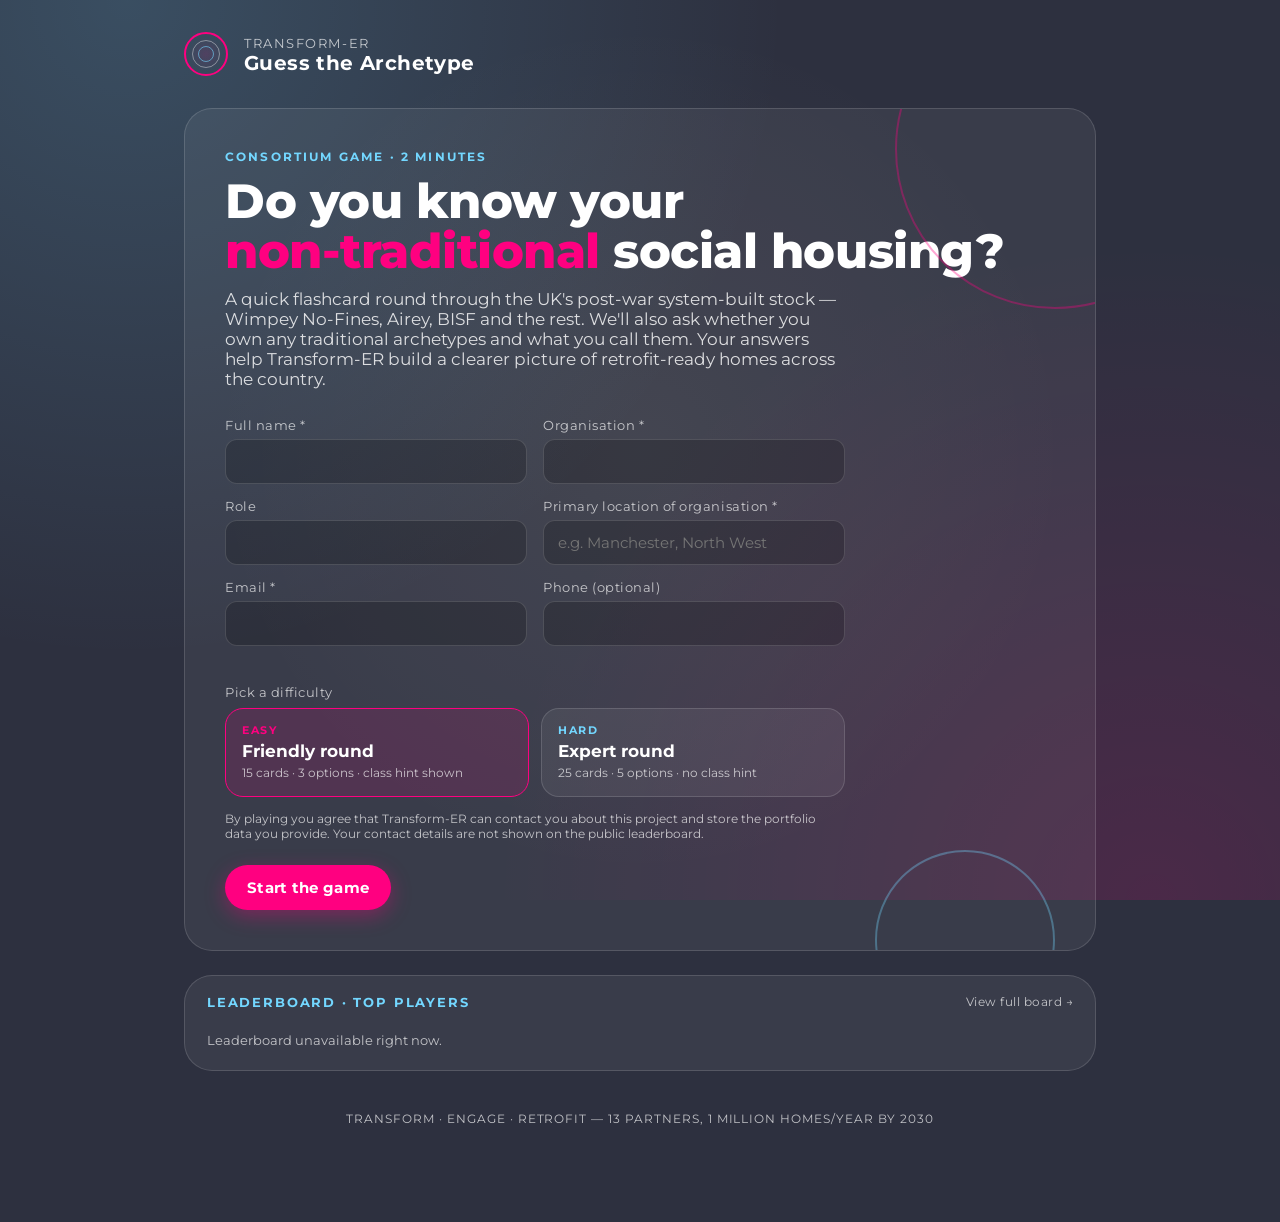
==== commit 666747a7: "revisions to admin page" ====
--- a/index.html
+++ b/index.html
@@ -63,12 +63,12 @@
               <button type="button" class="difficulty-card active" data-difficulty="easy">
                 <div class="level">Easy</div>
                 <div class="lbl">Friendly round</div>
-                <div class="desc">3 options · construction class shown · distractors picked from the same family</div>
+                <div class="desc" data-diff-desc="easy">Shorter, fewer options, construction class shown</div>
               </button>
               <button type="button" class="difficulty-card" data-difficulty="hard">
                 <div class="level">Hard</div>
                 <div class="lbl">Expert round</div>
-                <div class="desc">5 options · no class hint · distractors mixed across all systems</div>
+                <div class="desc" data-diff-desc="hard">Longer, more options, no class hint</div>
               </button>
             </div>
           </div>
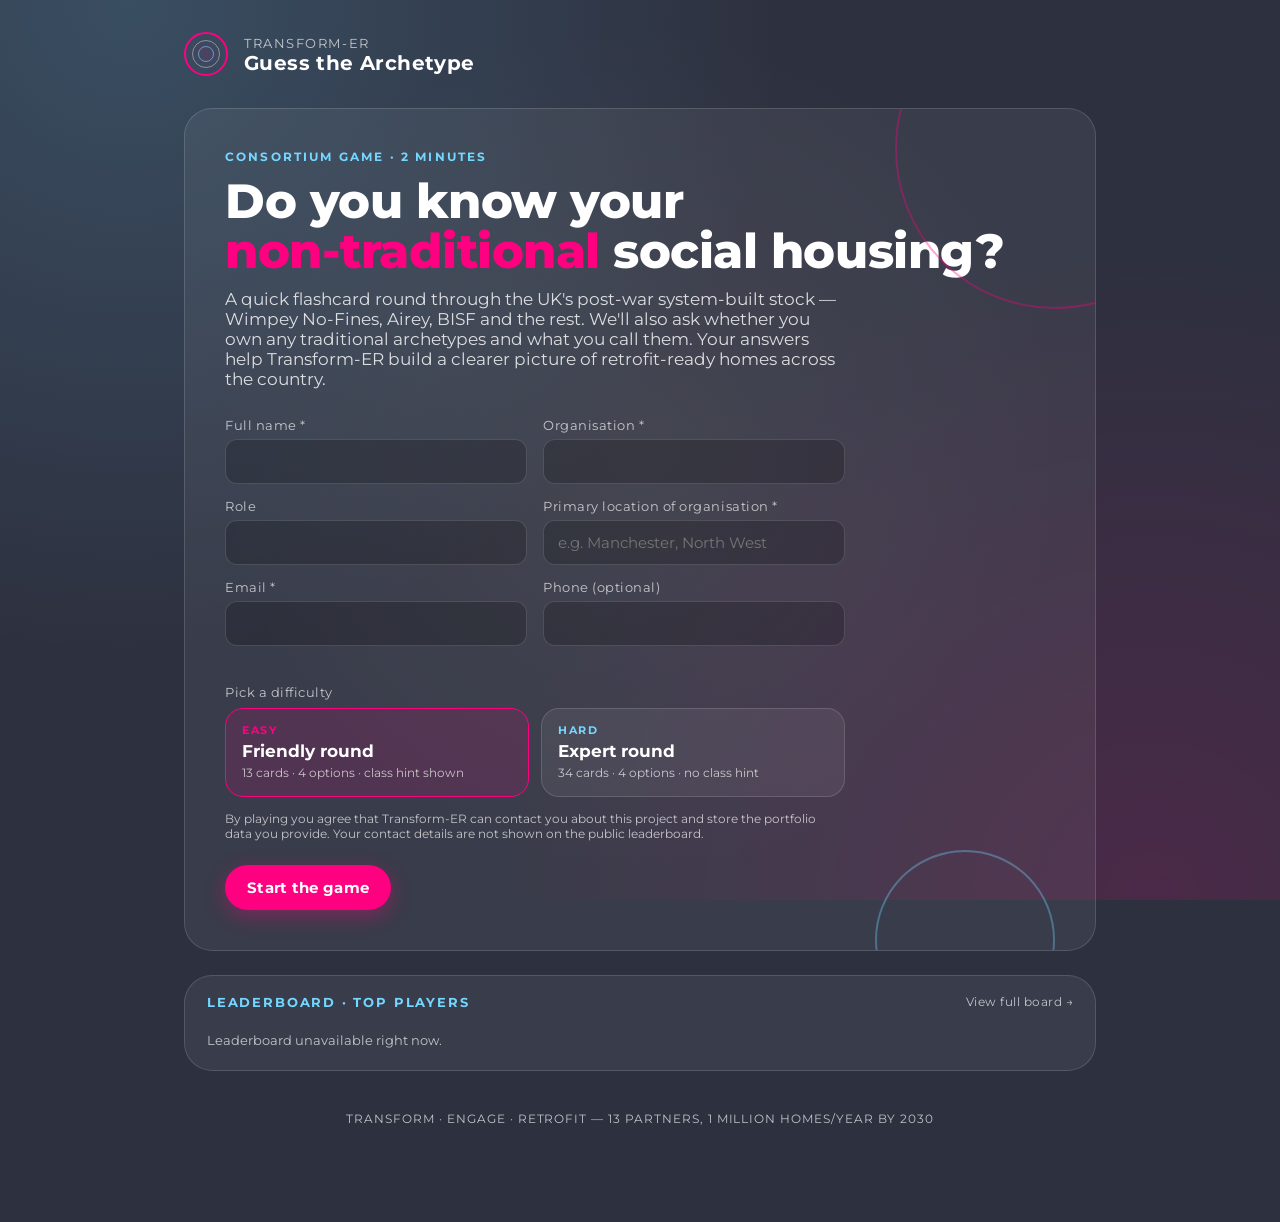
==== commit 220d179b: "test mode" ====
--- a/index.html
+++ b/index.html
@@ -13,11 +13,13 @@
   <div class="app-shell">
 
     <header class="site-header">
-      <div class="mark" aria-hidden="true"></div>
-      <div>
-        <div class="sub">Transform-ER</div>
-        <h1>Guess the Archetype</h1>
-      </div>
+      <a class="brand-link" href="index.html" aria-label="Home">
+        <div class="mark" aria-hidden="true"></div>
+        <div>
+          <div class="sub">Transform-ER</div>
+          <h1>Guess the Archetype</h1>
+        </div>
+      </a>
     </header>
 
     <!-- ================= Intro screen ================= -->
@@ -80,6 +82,7 @@
 
           <div class="btn-row">
             <button type="submit" class="btn" id="intro-submit">Start the game</button>
+            <button type="button" class="btn ghost" id="btn-test-play" style="display:none;">Run test play</button>
             <span id="intro-error" class="counter" style="color: var(--light-pink); display:none;"></span>
           </div>
         </form>
@@ -123,7 +126,10 @@
       </div>
 
       <div class="leaderboard">
-        <h3>Leaderboard · top players</h3>
+        <div class="head" style="display:flex;justify-content:space-between;align-items:center;padding:0 24px;">
+          <h3 style="padding:20px 0 12px;">Leaderboard · top players</h3>
+          <a href="leaderboard.html" style="font-size:12px;color:var(--muted);letter-spacing:0.04em;">View full board →</a>
+        </div>
         <div id="leaderboard-mount">
           <div class="empty">Loading leaderboard…</div>
         </div>
@@ -154,6 +160,12 @@
           <h4 class="reveal-title">Correct answer</h4>
           <div class="fact"></div>
           <div class="meta"></div>
+        </div>
+
+        <!-- Disagree? -->
+        <div class="disagree-prompt">
+          <div class="dp-q">Disagree? Let us know what you think this property type should be</div>
+          <input type="text" class="disagree-input" placeholder="e.g. local name, alternative classification, or notes" />
         </div>
 
         <!-- Post-MCQ portfolio prompt -->
--- a/app.css
+++ b/app.css
@@ -1025,6 +1025,7 @@
 }
 .diff-pill.easy { background: rgba(178,237,209,0.18); color: var(--mint); }
 .diff-pill.hard { background: rgba(255,0,128,0.16); color: var(--ter-pink); }
+.diff-pill.test { background: rgba(247,228,202,0.18); color: var(--wheat); border: 1px dashed rgba(247,228,202,0.55); }
 
 /* ---- card actions: skip button styling ---- */
 .card .actions { gap: 10px; }
@@ -1228,3 +1229,74 @@
 }
 label.photo-upload-label:hover { background: var(--panel-strong); border-color: var(--light-blue); }
 input#e-photo-file { display: none; }
+
+/* ---- brand link wrapper around the top-left logo ---- */
+.brand-link {
+  display: flex;
+  align-items: center;
+  gap: 16px;
+  text-decoration: none;
+  color: inherit;
+}
+.brand-link:hover { text-decoration: none; }
+.brand-link:hover .mark {
+  border-color: var(--light-blue);
+  background: radial-gradient(circle at 50% 50%, rgba(115,215,255,0.18), transparent 60%);
+}
+.brand-link h1 { transition: color 0.12s; }
+.brand-link:hover h1 { color: var(--light-blue); }
+
+/* ---- post-MCQ "Disagree?" prompt ---- */
+.disagree-prompt {
+  margin-top: 14px;
+  padding: 14px 18px;
+  border-radius: var(--radius-md);
+  background: rgba(247,228,202,0.07);
+  border: 1px solid rgba(247,228,202,0.25);
+  display: none;
+  animation: fadeIn 0.2s ease both;
+}
+.disagree-prompt.show { display: block; }
+.disagree-prompt .dp-q {
+  font-size: 13px;
+  font-weight: 600;
+  color: var(--wheat);
+  margin: 0 0 10px;
+  letter-spacing: 0.02em;
+}
+.disagree-prompt input.disagree-input {
+  width: 100%;
+  border: 1px solid var(--border);
+  background: rgba(0,0,0,0.2);
+  color: var(--white);
+  padding: 9px 12px;
+  border-radius: var(--radius-sm);
+  font-size: 14px;
+  outline: none;
+}
+.disagree-prompt input.disagree-input:focus {
+  border-color: var(--wheat);
+  background: rgba(0,0,0,0.35);
+}
+
+/* ---- saved tick on caption inputs ---- */
+.admin-photos .ph .caption-saved {
+  position: absolute;
+  top: 6px;
+  left: 6px;
+  width: 22px;
+  height: 22px;
+  border-radius: 50%;
+  background: rgba(178,237,209,0.9);
+  color: var(--navy);
+  font-size: 13px;
+  font-weight: 700;
+  text-align: center;
+  line-height: 22px;
+  opacity: 0;
+  transform: scale(0.6);
+  pointer-events: none;
+  transition: opacity 0.15s ease, transform 0.15s ease;
+  z-index: 2;
+}
+.admin-photos .ph .caption-saved.show { opacity: 1; transform: scale(1); }
